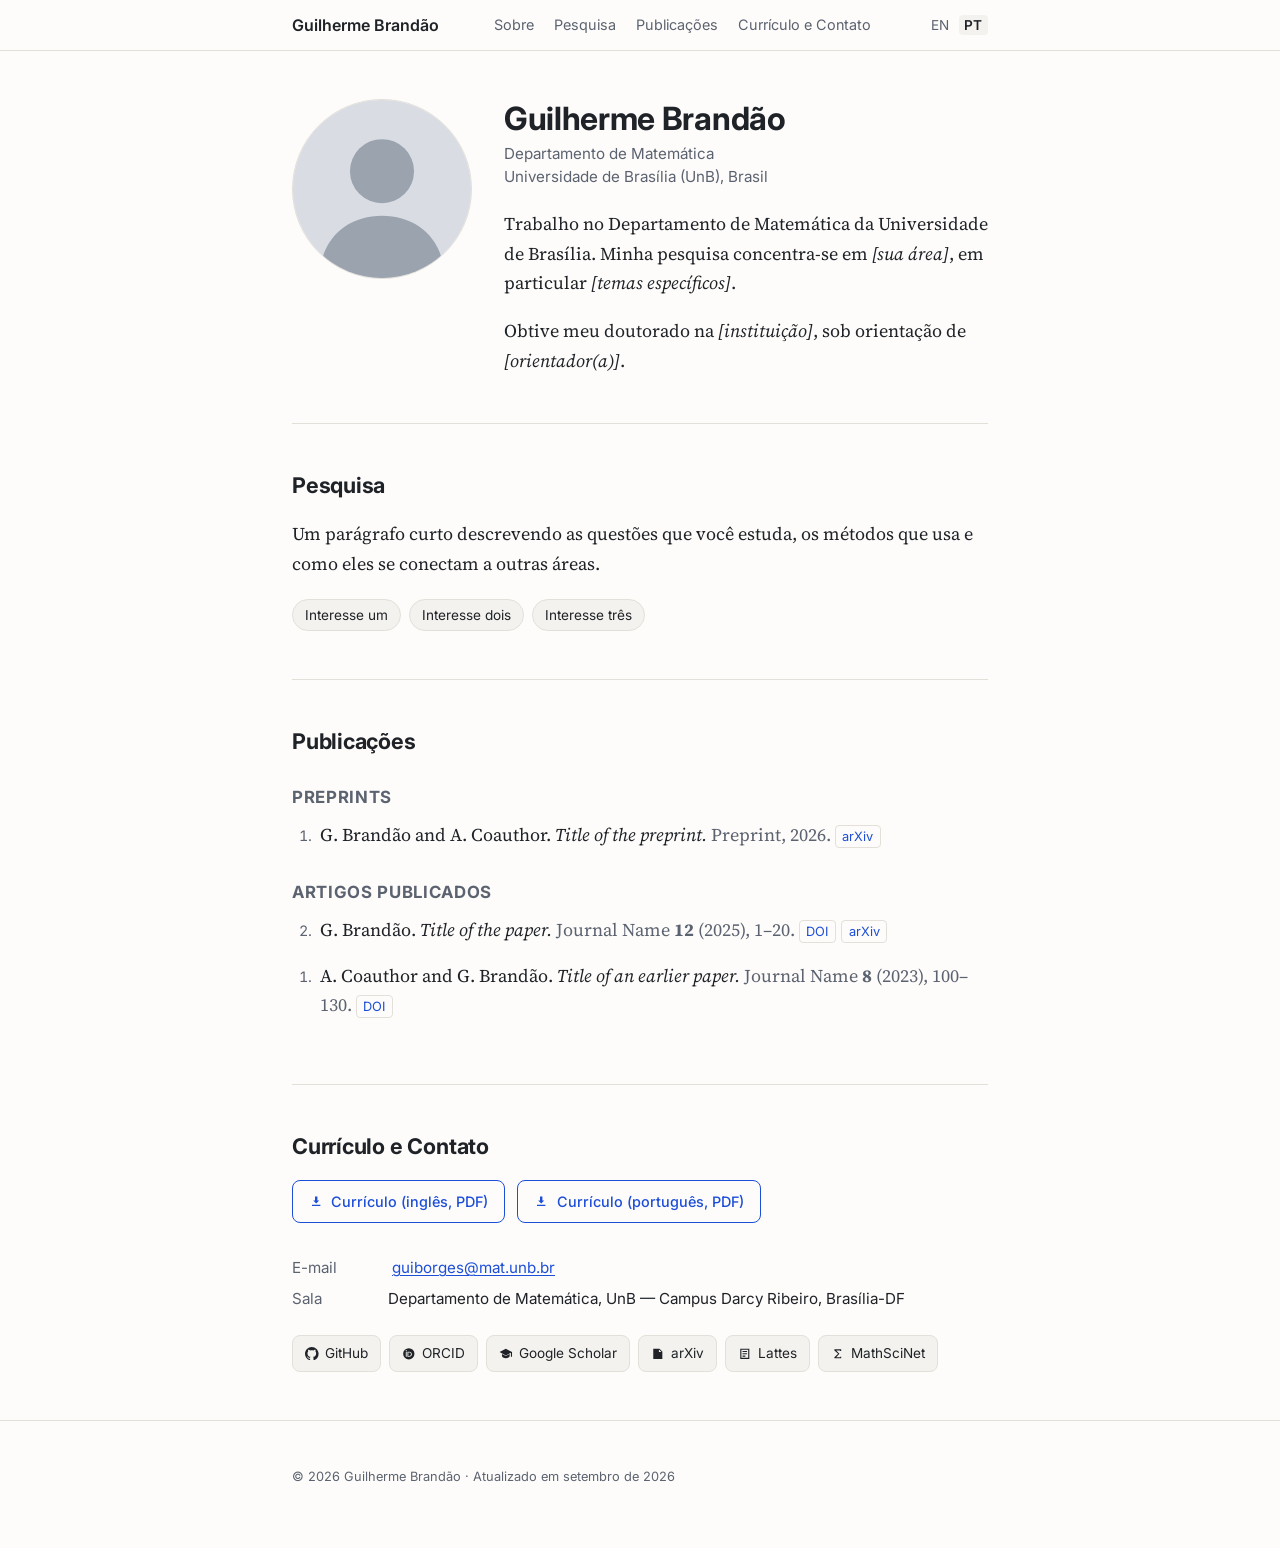
==== pt/index.html @ d2910f6d "Add bilingual academic homepage (EN/PT) Plain HTML/CSS site for GitHub Pages: About, Research, Publi" ====
<!DOCTYPE html>
<html lang="pt-BR">
<head>
  <meta charset="utf-8">
  <meta name="viewport" content="width=device-width, initial-scale=1">
  <title>Guilherme Brandão — Matemática, UnB</title>
  <meta name="description" content="Guilherme Brandão — Departamento de Matemática, Universidade de Brasília. Pesquisa, publicações, currículo e contato.">
  <meta name="author" content="Guilherme Brandão">

  <link rel="canonical" href="https://guibrandao.github.io/pt/">
  <link rel="alternate" hreflang="en" href="https://guibrandao.github.io/">
  <link rel="alternate" hreflang="pt-BR" href="https://guibrandao.github.io/pt/">
  <link rel="alternate" hreflang="x-default" href="https://guibrandao.github.io/">

  <meta property="og:type" content="profile">
  <meta property="og:title" content="Guilherme Brandão — Matemática, UnB">
  <meta property="og:description" content="Pesquisa, publicações, currículo e contato.">
  <meta property="og:url" content="https://guibrandao.github.io/pt/">
  <meta property="og:locale" content="pt_BR">
  <meta property="og:locale:alternate" content="en_US">

  <link rel="icon" href="../favicon.svg" type="image/svg+xml">

  <link rel="preconnect" href="https://fonts.googleapis.com">
  <link rel="preconnect" href="https://fonts.gstatic.com" crossorigin>
  <link href="https://fonts.googleapis.com/css2?family=Inter:wght@400;500;600&family=Source+Serif+4:ital,opsz,wght@0,8..60,400;0,8..60,600;1,8..60,400&display=swap" rel="stylesheet">
  <link rel="stylesheet" href="../assets/css/style.css">
</head>
<body>
  <a class="skip-link" href="#main">Pular para o conteúdo</a>

  <header class="site-header">
    <div class="container">
      <a class="site-name" href="#about">Guilherme Brandão</a>
      <nav class="site-nav" aria-label="Principal">
        <ul>
          <li><a href="#about">Sobre</a></li>
          <li><a href="#research">Pesquisa</a></li>
          <li><a href="#publications">Publicações</a></li>
          <li><a href="#contact">Currículo e Contato</a></li>
        </ul>
      </nav>
      <div class="lang-switch" aria-label="Idioma">
        <a href="../" hreflang="en" lang="en">EN</a>
        <span aria-current="true" lang="pt-BR">PT</span>
      </div>
    </div>
  </header>

  <main id="main" class="container">

    <!-- ===================== ABOUT ===================== -->
    <section id="about" class="about" aria-labelledby="about-heading">
      <!-- TODO: replace with your photo, e.g. ../assets/img/photo.jpg (square, ≥ 360×360 px) -->
      <img src="../assets/img/photo-placeholder.svg" alt="Foto de Guilherme Brandão" width="180" height="180">
      <div class="bio">
        <h1 id="about-heading">Guilherme Brandão</h1>
        <!-- TODO: confirm your position -->
        <p class="position">
          Departamento de Matemática<br>
          Universidade de Brasília (UnB), Brasil
        </p>
        <!-- TODO: write your bio -->
        <p>
          Trabalho no Departamento de Matemática da Universidade de Brasília.
          Minha pesquisa concentra-se em <em>[sua área]</em>, em particular <em>[temas específicos]</em>.
        </p>
        <p>
          Obtive meu doutorado na <em>[instituição]</em>, sob orientação de
          <em>[orientador(a)]</em>.
        </p>
      </div>
    </section>

    <!-- ===================== RESEARCH ===================== -->
    <section id="research" aria-labelledby="research-heading">
      <h2 id="research-heading">Pesquisa</h2>
      <!-- TODO: describe your research -->
      <p>
        Um parágrafo curto descrevendo as questões que você estuda, os métodos que usa e
        como eles se conectam a outras áreas.
      </p>
      <ul class="interests" aria-label="Interesses de pesquisa">
        <li>Interesse um</li>
        <li>Interesse dois</li>
        <li>Interesse três</li>
      </ul>
    </section>

    <!-- ===================== PUBLICATIONS ===================== -->
    <!-- Keep this block identical in ../index.html (only headings are translated). -->
    <section id="publications" aria-labelledby="publications-heading">
      <h2 id="publications-heading">Publicações</h2>

      <h3>Preprints</h3>
      <ol class="pubs" reversed>
        <!-- TODO: one <li> per preprint, newest first -->
        <li>
          G. Brandão and A. Coauthor.
          <span class="pub-title">Title of the preprint.</span>
          <span class="pub-venue">Preprint, 2026.</span>
          <span class="pub-links"><a href="https://arxiv.org/abs/0000.00000">arXiv</a></span>
        </li>
      </ol>

      <h3>Artigos publicados</h3>
      <ol class="pubs" reversed>
        <!-- TODO: one <li> per paper, newest first -->
        <li>
          G. Brandão.
          <span class="pub-title">Title of the paper.</span>
          <span class="pub-venue">Journal Name <strong>12</strong> (2025), 1–20.</span>
          <span class="pub-links"><a href="https://doi.org/10.0000/example">DOI</a><a href="https://arxiv.org/abs/0000.00000">arXiv</a></span>
        </li>
        <li>
          A. Coauthor and G. Brandão.
          <span class="pub-title">Title of an earlier paper.</span>
          <span class="pub-venue">Journal Name <strong>8</strong> (2023), 100–130.</span>
          <span class="pub-links"><a href="https://doi.org/10.0000/example">DOI</a></span>
        </li>
      </ol>
    </section>

    <!-- ===================== CV & CONTACT ===================== -->
    <section id="contact" aria-labelledby="contact-heading">
      <h2 id="contact-heading">Currículo e Contato</h2>

      <!-- TODO: add assets/cv/cv-en.pdf and assets/cv/cv-pt.pdf -->
      <div class="buttons">
        <a class="button" href="../assets/cv/cv-en.pdf" hreflang="en">
          <svg viewBox="0 0 24 24" aria-hidden="true"><path d="M12 16l-5-5h3V4h4v7h3l-5 5zm-7 2h14v2H5v-2z"/></svg>
          Currículo (inglês, PDF)
        </a>
        <a class="button" href="../assets/cv/cv-pt.pdf">
          <svg viewBox="0 0 24 24" aria-hidden="true"><path d="M12 16l-5-5h3V4h4v7h3l-5 5zm-7 2h14v2H5v-2z"/></svg>
          Currículo (português, PDF)
        </a>
      </div>

      <ul class="contact-list">
        <li>
          <span class="label">E-mail</span>
          <a class="email" data-user="guiborges" data-domain="mat.unb.br" href="#contact">guiborges [arroba] mat.unb.br</a>
        </li>
        <!-- TODO: confirm office / address -->
        <li><span class="label">Sala</span>Departamento de Matemática, UnB — Campus Darcy Ribeiro, Brasília-DF</li>
      </ul>

      <!-- TODO: fill in your profile URLs; delete any you don't use -->
      <ul class="profiles" aria-label="Perfis online">
        <li><a href="https://github.com/guibrandao">
          <svg viewBox="0 0 16 16" aria-hidden="true"><path d="M8 0C3.58 0 0 3.58 0 8c0 3.54 2.29 6.53 5.47 7.59.4.07.55-.17.55-.38 0-.19-.01-.82-.01-1.49-2.01.37-2.53-.49-2.69-.94-.09-.23-.48-.94-.82-1.13-.28-.15-.68-.52-.01-.53.63-.01 1.08.58 1.23.82.72 1.21 1.87.87 2.33.66.07-.52.28-.87.51-1.07-1.78-.2-3.64-.89-3.64-3.95 0-.87.31-1.59.82-2.15-.08-.2-.36-1.02.08-2.12 0 0 .67-.21 2.2.82.64-.18 1.32-.27 2-.27.68 0 1.36.09 2 .27 1.53-1.04 2.2-.82 2.2-.82.44 1.1.16 1.92.08 2.12.51.56.82 1.27.82 2.15 0 3.07-1.87 3.75-3.65 3.95.29.25.54.73.54 1.48 0 1.07-.01 1.93-.01 2.2 0 .21.15.46.55.38A8.013 8.013 0 0016 8c0-4.42-3.58-8-8-8z"/></svg>
          GitHub</a></li>
        <li><a href="https://orcid.org/0000-0000-0000-0000">
          <svg viewBox="0 0 24 24" aria-hidden="true"><path d="M12 2a10 10 0 100 20 10 10 0 000-20zM8.3 17.3H6.7V8.4h1.6v8.9zM7.5 7.3a1 1 0 110-2 1 1 0 010 2zm9.9 5.5c0 2.6-1.9 4.5-4.6 4.5h-3.2V8.4h3.2c2.7 0 4.6 1.9 4.6 4.4zm-1.6 0c0-1.8-1.2-3-3.1-3h-1.5v6h1.5c1.9 0 3.1-1.2 3.1-3z"/></svg>
          ORCID</a></li>
        <li><a href="https://scholar.google.com/citations?user=XXXX">
          <svg viewBox="0 0 24 24" aria-hidden="true"><path d="M12 3L1 9l11 6 9-4.9V17h2V9L12 3zm-6.8 9.3V16c0 1.9 3 4 6.8 4s6.8-2.1 6.8-4v-3.7L12 16l-6.8-3.7z"/></svg>
          Google Scholar</a></li>
        <li><a href="https://arxiv.org/a/brandao_g_1">
          <svg viewBox="0 0 24 24" aria-hidden="true"><path d="M4 3h11l5 5v13H4V3zm10 1.5V9h4.5L14 4.5zM7 12h10v1.5H7V12zm0 3h10v1.5H7V15zm0 3h7v1.5H7V18z"/></svg>
          arXiv</a></li>
        <li><a href="http://lattes.cnpq.br/0000000000000000">
          <svg viewBox="0 0 24 24" aria-hidden="true"><path d="M4 3h16v18H4V3zm2 2v14h12V5H6zm2 2h8v2H8V7zm0 4h8v2H8v-2zm0 4h5v2H8v-2z"/></svg>
          Lattes</a></li>
        <li><a href="https://mathscinet.ams.org/mathscinet/MRAuthorID/000000">
          <svg viewBox="0 0 24 24" aria-hidden="true"><path d="M18 4H6v2l6.5 6L6 18v2h12v-3h-2v1H9.2l5.6-6-5.6-6H16v1h2V4z"/></svg>
          MathSciNet</a></li>
      </ul>
    </section>

  </main>

  <footer class="site-footer">
    <div class="container">
      <!-- TODO: update this date when you edit the page -->
      <p>© 2026 Guilherme Brandão · Atualizado em setembro de 2026</p>
    </div>
  </footer>

  <script>
    // Build the mailto link at runtime so the address isn't in the HTML as plain text.
    document.querySelectorAll("a.email").forEach(function (a) {
      var addr = a.dataset.user + "@" + a.dataset.domain;
      a.href = "mailto:" + addr;
      a.textContent = addr;
    });
  </script>
</body>
</html>
---- assets/css/style.css ----
/* ==========================================================================
   Academic homepage — shared stylesheet (EN + PT)
   ========================================================================== */

:root {
  --bg: #fdfcfa;
  --surface: #f4f2ee;
  --text: #1f2328;
  --muted: #5c6370;
  --accent: #1d4ed8;
  --accent-hover: #1e3a8a;
  --border: #e3e0da;

  --font-body: "Source Serif 4", Georgia, "Times New Roman", serif;
  --font-ui: "Inter", system-ui, -apple-system, "Segoe UI", Roboto, sans-serif;

  --measure: 46rem;
  --radius: 8px;
}

@media (prefers-color-scheme: dark) {
  :root {
    --bg: #15171a;
    --surface: #1e2125;
    --text: #e6e6e6;
    --muted: #a0a7b1;
    --accent: #7aa2ff;
    --accent-hover: #a9c2ff;
    --border: #2c3036;
  }
}

*,
*::before,
*::after {
  box-sizing: border-box;
}

html {
  scroll-behavior: smooth;
  scroll-padding-top: 5rem;
}

@media (prefers-reduced-motion: reduce) {
  html { scroll-behavior: auto; }
}

body {
  margin: 0;
  background: var(--bg);
  color: var(--text);
  font-family: var(--font-body);
  font-size: 1.125rem;
  line-height: 1.65;
  -webkit-font-smoothing: antialiased;
}

a {
  color: var(--accent);
  text-decoration-thickness: 1px;
  text-underline-offset: 0.15em;
}

a:hover { color: var(--accent-hover); }

:focus-visible {
  outline: 2px solid var(--accent);
  outline-offset: 2px;
  border-radius: 2px;
}

.skip-link {
  position: absolute;
  left: -9999px;
  top: 0;
  padding: 0.5rem 1rem;
  background: var(--accent);
  color: var(--bg);
  font-family: var(--font-ui);
  z-index: 100;
}

.skip-link:focus { left: 1rem; top: 1rem; }

.container {
  max-width: var(--measure);
  margin: 0 auto;
  padding: 0 1.25rem;
}

/* ---------- Header / nav ---------- */

.site-header {
  position: sticky;
  top: 0;
  z-index: 10;
  background: color-mix(in srgb, var(--bg) 90%, transparent);
  backdrop-filter: blur(8px);
  border-bottom: 1px solid var(--border);
  font-family: var(--font-ui);
}

.site-header .container {
  display: flex;
  flex-wrap: wrap;
  align-items: center;
  justify-content: space-between;
  gap: 0.5rem 1.5rem;
  padding-top: 0.75rem;
  padding-bottom: 0.75rem;
}

.site-name {
  font-weight: 600;
  font-size: 1rem;
  color: var(--text);
  text-decoration: none;
}

.site-nav ul {
  display: flex;
  flex-wrap: wrap;
  gap: 0.25rem 1.25rem;
  margin: 0;
  padding: 0;
  list-style: none;
  font-size: 0.9rem;
}

.site-nav a {
  color: var(--muted);
  text-decoration: none;
}

.site-nav a:hover { color: var(--text); }

.lang-switch {
  font-size: 0.85rem;
  color: var(--muted);
}

.lang-switch a,
.lang-switch span {
  padding: 0.1rem 0.35rem;
  border-radius: 4px;
  text-decoration: none;
}

.lang-switch a { color: var(--muted); }
.lang-switch a:hover { color: var(--text); }

.lang-switch [aria-current] {
  color: var(--text);
  font-weight: 600;
  background: var(--surface);
}

/* ---------- Sections ---------- */

main section {
  padding: 3rem 0;
  border-bottom: 1px solid var(--border);
}

main section:last-child { border-bottom: 0; }

h1, h2, h3 {
  font-family: var(--font-ui);
  line-height: 1.25;
  letter-spacing: -0.01em;
}

h1 {
  font-size: 2rem;
  margin: 0 0 0.25rem;
}

h2 {
  font-size: 1.35rem;
  margin: 0 0 1.25rem;
}

h3 {
  font-size: 1.05rem;
  margin: 2rem 0 0.75rem;
  color: var(--muted);
  text-transform: uppercase;
  letter-spacing: 0.04em;
}

/* ---------- About ---------- */

.about {
  display: grid;
  grid-template-columns: 180px 1fr;
  gap: 2rem;
  align-items: start;
}

.about img {
  width: 180px;
  height: 180px;
  object-fit: cover;
  border-radius: 50%;
  background: var(--surface);
  border: 1px solid var(--border);
}

.position {
  margin: 0 0 1.25rem;
  font-family: var(--font-ui);
  font-size: 0.95rem;
  color: var(--muted);
  line-height: 1.5;
}

.about p:last-child { margin-bottom: 0; }

/* ---------- Research ---------- */

.interests {
  display: flex;
  flex-wrap: wrap;
  gap: 0.5rem;
  margin: 1.25rem 0 0;
  padding: 0;
  list-style: none;
  font-family: var(--font-ui);
  font-size: 0.85rem;
}

.interests li {
  padding: 0.25rem 0.75rem;
  border: 1px solid var(--border);
  border-radius: 999px;
  background: var(--surface);
}

/* ---------- Publications ---------- */

.pubs {
  margin: 0;
  padding-left: 1.5rem;
}

.pubs li {
  margin-bottom: 1rem;
  padding-left: 0.25rem;
}

.pubs li::marker {
  color: var(--muted);
  font-family: var(--font-ui);
  font-size: 0.9rem;
}

.pub-title { font-style: italic; }

.pub-venue { color: var(--muted); }

.pub-links {
  font-family: var(--font-ui);
  font-size: 0.8rem;
  white-space: nowrap;
}

.pub-links a {
  display: inline-block;
  margin-right: 0.35rem;
  padding: 0 0.4rem;
  border: 1px solid var(--border);
  border-radius: 4px;
  text-decoration: none;
}

/* ---------- CV & Contact ---------- */

.buttons {
  display: flex;
  flex-wrap: wrap;
  gap: 0.75rem;
  margin: 0 0 2rem;
}

.button {
  display: inline-flex;
  align-items: center;
  gap: 0.5rem;
  padding: 0.55rem 1rem;
  border: 1px solid var(--accent);
  border-radius: var(--radius);
  font-family: var(--font-ui);
  font-size: 0.9rem;
  font-weight: 500;
  text-decoration: none;
}

.button:hover {
  background: var(--accent);
  color: var(--bg);
}

.contact-list {
  margin: 0 0 1.5rem;
  padding: 0;
  list-style: none;
  font-family: var(--font-ui);
  font-size: 0.95rem;
}

.contact-list li { margin-bottom: 0.35rem; }

.contact-list .label {
  display: inline-block;
  min-width: 6rem;
  color: var(--muted);
}

.profiles {
  display: flex;
  flex-wrap: wrap;
  gap: 0.5rem;
  margin: 0;
  padding: 0;
  list-style: none;
}

.profiles a {
  display: inline-flex;
  align-items: center;
  gap: 0.4rem;
  padding: 0.4rem 0.75rem;
  border: 1px solid var(--border);
  border-radius: var(--radius);
  background: var(--surface);
  color: var(--text);
  font-family: var(--font-ui);
  font-size: 0.85rem;
  text-decoration: none;
}

.profiles a:hover {
  border-color: var(--accent);
  color: var(--accent);
}

.profiles svg,
.button svg {
  width: 1em;
  height: 1em;
  flex: none;
  fill: currentColor;
}

/* ---------- Footer ---------- */

.site-footer {
  padding: 2rem 0 3rem;
  border-top: 1px solid var(--border);
  font-family: var(--font-ui);
  font-size: 0.8rem;
  color: var(--muted);
}

/* ---------- Small screens ---------- */

@media (max-width: 600px) {
  body { font-size: 1.05rem; }

  html { scroll-padding-top: 7rem; }

  .about {
    grid-template-columns: 1fr;
    gap: 1.25rem;
    text-align: center;
  }

  .about img {
    width: 140px;
    height: 140px;
    margin: 0 auto;
  }

  .about .bio { text-align: left; }

  h1 { font-size: 1.7rem; }

  main section { padding: 2.25rem 0; }
}

@media print {
  .site-header, .skip-link { display: none; }
  body { background: #fff; color: #000; }
  a { color: #000; }
}
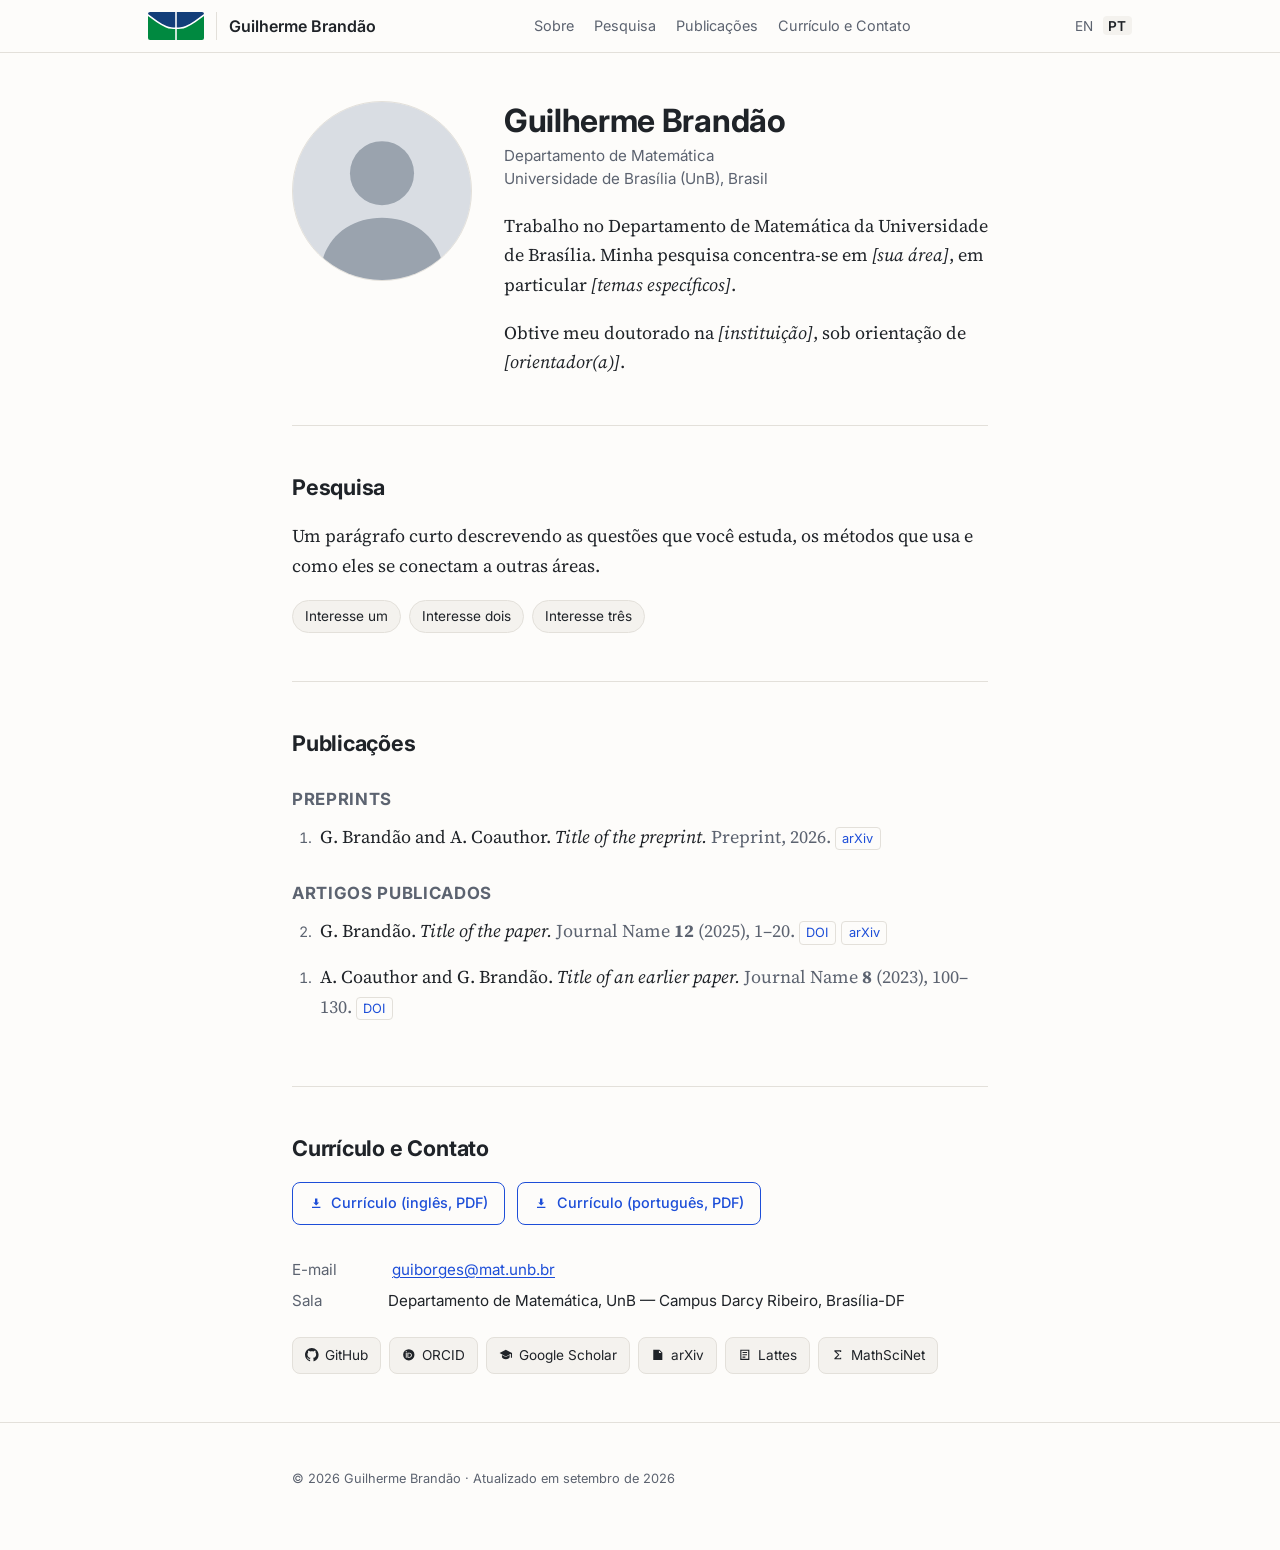
==== commit 98d5fc9d: "Add UnB logo to header Show the Universidade de Brasília symbol (public domain, via Wikimedia Common" ====
--- a/pt/index.html
+++ b/pt/index.html
@@ -31,7 +31,12 @@
 
   <header class="site-header">
     <div class="container">
-      <a class="site-name" href="#about">Guilherme Brandão</a>
+      <div class="brand">
+        <a class="unb-logo" href="https://www.unb.br/" title="Universidade de Brasília">
+          <img src="../assets/img/unb-logo.svg" alt="Universidade de Brasília" width="56" height="28">
+        </a>
+        <a class="site-name" href="#about">Guilherme Brandão</a>
+      </div>
       <nav class="site-nav" aria-label="Principal">
         <ul>
           <li><a href="#about">Sobre</a></li>
--- a/assets/css/style.css
+++ b/assets/css/style.css
@@ -101,6 +101,7 @@
 }
 
 .site-header .container {
+  max-width: 64rem;
   display: flex;
   flex-wrap: wrap;
   align-items: center;
@@ -108,6 +109,25 @@
   gap: 0.5rem 1.5rem;
   padding-top: 0.75rem;
   padding-bottom: 0.75rem;
+}
+
+.brand {
+  display: flex;
+  align-items: center;
+  gap: 0.75rem;
+}
+
+.unb-logo {
+  display: flex;
+  padding-right: 0.75rem;
+  border-right: 1px solid var(--border);
+}
+
+.unb-logo img {
+  display: block;
+  width: 56px;
+  height: 28px;
+  border-radius: 2px;
 }
 
 .site-name {
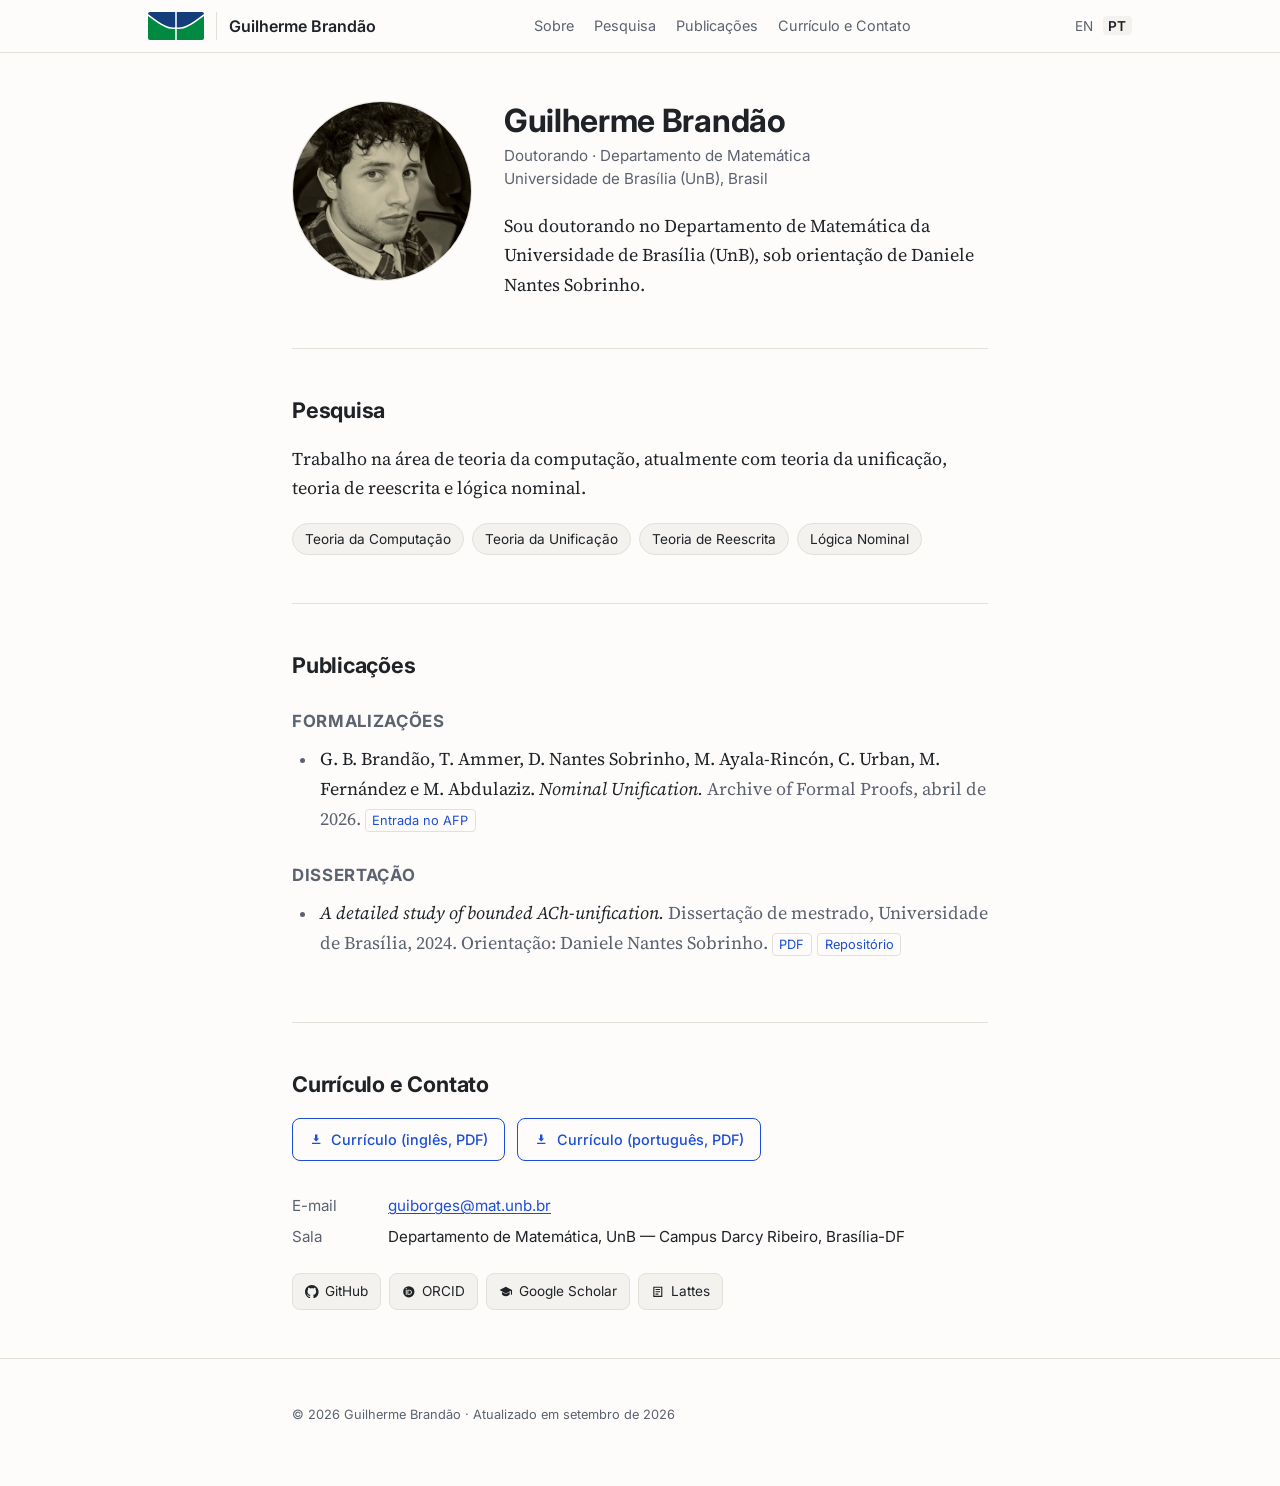
==== commit 603e80ae: "Fill in bio, research, publications, profiles and photo - Bio: Ph.D. student at UnB under Daniele Na" ====
--- a/pt/index.html
+++ b/pt/index.html
@@ -4,7 +4,7 @@
   <meta charset="utf-8">
   <meta name="viewport" content="width=device-width, initial-scale=1">
   <title>Guilherme Brandão — Matemática, UnB</title>
-  <meta name="description" content="Guilherme Brandão — Departamento de Matemática, Universidade de Brasília. Pesquisa, publicações, currículo e contato.">
+  <meta name="description" content="Guilherme Brandão — Doutorando, Departamento de Matemática, Universidade de Brasília. Pesquisa, publicações, currículo e contato.">
   <meta name="author" content="Guilherme Brandão">
 
   <link rel="canonical" href="https://guibrandao.github.io/pt/">
@@ -56,23 +56,16 @@
 
     <!-- ===================== ABOUT ===================== -->
     <section id="about" class="about" aria-labelledby="about-heading">
-      <!-- TODO: replace with your photo, e.g. ../assets/img/photo.jpg (square, ≥ 360×360 px) -->
-      <img src="../assets/img/photo-placeholder.svg" alt="Foto de Guilherme Brandão" width="180" height="180">
+      <img src="../assets/img/photo.jpg" alt="Foto de Guilherme Brandão" width="180" height="180">
       <div class="bio">
         <h1 id="about-heading">Guilherme Brandão</h1>
-        <!-- TODO: confirm your position -->
         <p class="position">
-          Departamento de Matemática<br>
+          Doutorando · Departamento de Matemática<br>
           Universidade de Brasília (UnB), Brasil
         </p>
-        <!-- TODO: write your bio -->
         <p>
-          Trabalho no Departamento de Matemática da Universidade de Brasília.
-          Minha pesquisa concentra-se em <em>[sua área]</em>, em particular <em>[temas específicos]</em>.
-        </p>
-        <p>
-          Obtive meu doutorado na <em>[instituição]</em>, sob orientação de
-          <em>[orientador(a)]</em>.
+          Sou doutorando no Departamento de Matemática da Universidade de Brasília (UnB),
+          sob orientação de Daniele Nantes Sobrinho.
         </p>
       </div>
     </section>
@@ -80,15 +73,15 @@
     <!-- ===================== RESEARCH ===================== -->
     <section id="research" aria-labelledby="research-heading">
       <h2 id="research-heading">Pesquisa</h2>
-      <!-- TODO: describe your research -->
       <p>
-        Um parágrafo curto descrevendo as questões que você estuda, os métodos que usa e
-        como eles se conectam a outras áreas.
+        Trabalho na área de teoria da computação, atualmente com teoria da unificação, teoria de
+        reescrita e lógica nominal.
       </p>
       <ul class="interests" aria-label="Interesses de pesquisa">
-        <li>Interesse um</li>
-        <li>Interesse dois</li>
-        <li>Interesse três</li>
+        <li>Teoria da Computação</li>
+        <li>Teoria da Unificação</li>
+        <li>Teoria de Reescrita</li>
+        <li>Lógica Nominal</li>
       </ul>
     </section>
 
@@ -97,33 +90,36 @@
     <section id="publications" aria-labelledby="publications-heading">
       <h2 id="publications-heading">Publicações</h2>
 
-      <h3>Preprints</h3>
+      <h3>Formalizações</h3>
+      <ul class="pubs">
+        <li>
+          G. B. Brandão, T. Ammer, D. Nantes Sobrinho, M. Ayala-Rincón, C. Urban, M. Fernández e M. Abdulaziz.
+          <span class="pub-title">Nominal Unification.</span>
+          <span class="pub-venue">Archive of Formal Proofs, abril de 2026.</span>
+          <span class="pub-links"><a href="https://isa-afp.org/entries/Nominal_Unification.html">Entrada no AFP</a></span>
+        </li>
+      </ul>
+
+      <!-- To add papers later, copy this pattern above the formalizations:
+      <h3>Papers</h3>
       <ol class="pubs" reversed>
-        <!-- TODO: one <li> per preprint, newest first -->
         <li>
-          G. Brandão and A. Coauthor.
-          <span class="pub-title">Title of the preprint.</span>
-          <span class="pub-venue">Preprint, 2026.</span>
-          <span class="pub-links"><a href="https://arxiv.org/abs/0000.00000">arXiv</a></span>
+          Authors.
+          <span class="pub-title">Title.</span>
+          <span class="pub-venue">Venue, Year.</span>
+          <span class="pub-links"><a href="https://doi.org/...">DOI</a><a href="https://arxiv.org/abs/...">arXiv</a></span>
         </li>
       </ol>
+      -->
 
-      <h3>Artigos publicados</h3>
-      <ol class="pubs" reversed>
-        <!-- TODO: one <li> per paper, newest first -->
+      <h3>Dissertação</h3>
+      <ul class="pubs">
         <li>
-          G. Brandão.
-          <span class="pub-title">Title of the paper.</span>
-          <span class="pub-venue">Journal Name <strong>12</strong> (2025), 1–20.</span>
-          <span class="pub-links"><a href="https://doi.org/10.0000/example">DOI</a><a href="https://arxiv.org/abs/0000.00000">arXiv</a></span>
+          <span class="pub-title">A detailed study of bounded ACh-unification.</span>
+          <span class="pub-venue">Dissertação de mestrado, Universidade de Brasília, 2024. Orientação: Daniele Nantes Sobrinho.</span>
+          <span class="pub-links"><a href="https://repositorio.unb.br/bitstream/10482/49595/1/GuilhermeBorgesBrandao_DISSERT.pdf">PDF</a><a href="https://repositorio.unb.br/handle/10482/49595">Repositório</a></span>
         </li>
-        <li>
-          A. Coauthor and G. Brandão.
-          <span class="pub-title">Title of an earlier paper.</span>
-          <span class="pub-venue">Journal Name <strong>8</strong> (2023), 100–130.</span>
-          <span class="pub-links"><a href="https://doi.org/10.0000/example">DOI</a></span>
-        </li>
-      </ol>
+      </ul>
     </section>
 
     <!-- ===================== CV & CONTACT ===================== -->
@@ -144,33 +140,25 @@
 
       <ul class="contact-list">
         <li>
-          <span class="label">E-mail</span>
-          <a class="email" data-user="guiborges" data-domain="mat.unb.br" href="#contact">guiborges [arroba] mat.unb.br</a>
+          <span class="label">E-mail</span><a class="email" data-user="guiborges" data-domain="mat.unb.br" href="#contact">guiborges [arroba] mat.unb.br</a>
         </li>
         <!-- TODO: confirm office / address -->
         <li><span class="label">Sala</span>Departamento de Matemática, UnB — Campus Darcy Ribeiro, Brasília-DF</li>
       </ul>
 
-      <!-- TODO: fill in your profile URLs; delete any you don't use -->
       <ul class="profiles" aria-label="Perfis online">
         <li><a href="https://github.com/guibrandao">
           <svg viewBox="0 0 16 16" aria-hidden="true"><path d="M8 0C3.58 0 0 3.58 0 8c0 3.54 2.29 6.53 5.47 7.59.4.07.55-.17.55-.38 0-.19-.01-.82-.01-1.49-2.01.37-2.53-.49-2.69-.94-.09-.23-.48-.94-.82-1.13-.28-.15-.68-.52-.01-.53.63-.01 1.08.58 1.23.82.72 1.21 1.87.87 2.33.66.07-.52.28-.87.51-1.07-1.78-.2-3.64-.89-3.64-3.95 0-.87.31-1.59.82-2.15-.08-.2-.36-1.02.08-2.12 0 0 .67-.21 2.2.82.64-.18 1.32-.27 2-.27.68 0 1.36.09 2 .27 1.53-1.04 2.2-.82 2.2-.82.44 1.1.16 1.92.08 2.12.51.56.82 1.27.82 2.15 0 3.07-1.87 3.75-3.65 3.95.29.25.54.73.54 1.48 0 1.07-.01 1.93-.01 2.2 0 .21.15.46.55.38A8.013 8.013 0 0016 8c0-4.42-3.58-8-8-8z"/></svg>
           GitHub</a></li>
-        <li><a href="https://orcid.org/0000-0000-0000-0000">
+        <li><a href="https://orcid.org/0009-0003-3784-0708">
           <svg viewBox="0 0 24 24" aria-hidden="true"><path d="M12 2a10 10 0 100 20 10 10 0 000-20zM8.3 17.3H6.7V8.4h1.6v8.9zM7.5 7.3a1 1 0 110-2 1 1 0 010 2zm9.9 5.5c0 2.6-1.9 4.5-4.6 4.5h-3.2V8.4h3.2c2.7 0 4.6 1.9 4.6 4.4zm-1.6 0c0-1.8-1.2-3-3.1-3h-1.5v6h1.5c1.9 0 3.1-1.2 3.1-3z"/></svg>
           ORCID</a></li>
-        <li><a href="https://scholar.google.com/citations?user=XXXX">
+        <li><a href="https://scholar.google.com/citations?user=KdAXtk4AAAAJ">
           <svg viewBox="0 0 24 24" aria-hidden="true"><path d="M12 3L1 9l11 6 9-4.9V17h2V9L12 3zm-6.8 9.3V16c0 1.9 3 4 6.8 4s6.8-2.1 6.8-4v-3.7L12 16l-6.8-3.7z"/></svg>
           Google Scholar</a></li>
-        <li><a href="https://arxiv.org/a/brandao_g_1">
-          <svg viewBox="0 0 24 24" aria-hidden="true"><path d="M4 3h11l5 5v13H4V3zm10 1.5V9h4.5L14 4.5zM7 12h10v1.5H7V12zm0 3h10v1.5H7V15zm0 3h7v1.5H7V18z"/></svg>
-          arXiv</a></li>
-        <li><a href="http://lattes.cnpq.br/0000000000000000">
+        <li><a href="https://lattes.cnpq.br/2751389302767059">
           <svg viewBox="0 0 24 24" aria-hidden="true"><path d="M4 3h16v18H4V3zm2 2v14h12V5H6zm2 2h8v2H8V7zm0 4h8v2H8v-2zm0 4h5v2H8v-2z"/></svg>
           Lattes</a></li>
-        <li><a href="https://mathscinet.ams.org/mathscinet/MRAuthorID/000000">
-          <svg viewBox="0 0 24 24" aria-hidden="true"><path d="M18 4H6v2l6.5 6L6 18v2h12v-3h-2v1H9.2l5.6-6-5.6-6H16v1h2V4z"/></svg>
-          MathSciNet</a></li>
       </ul>
     </section>
 
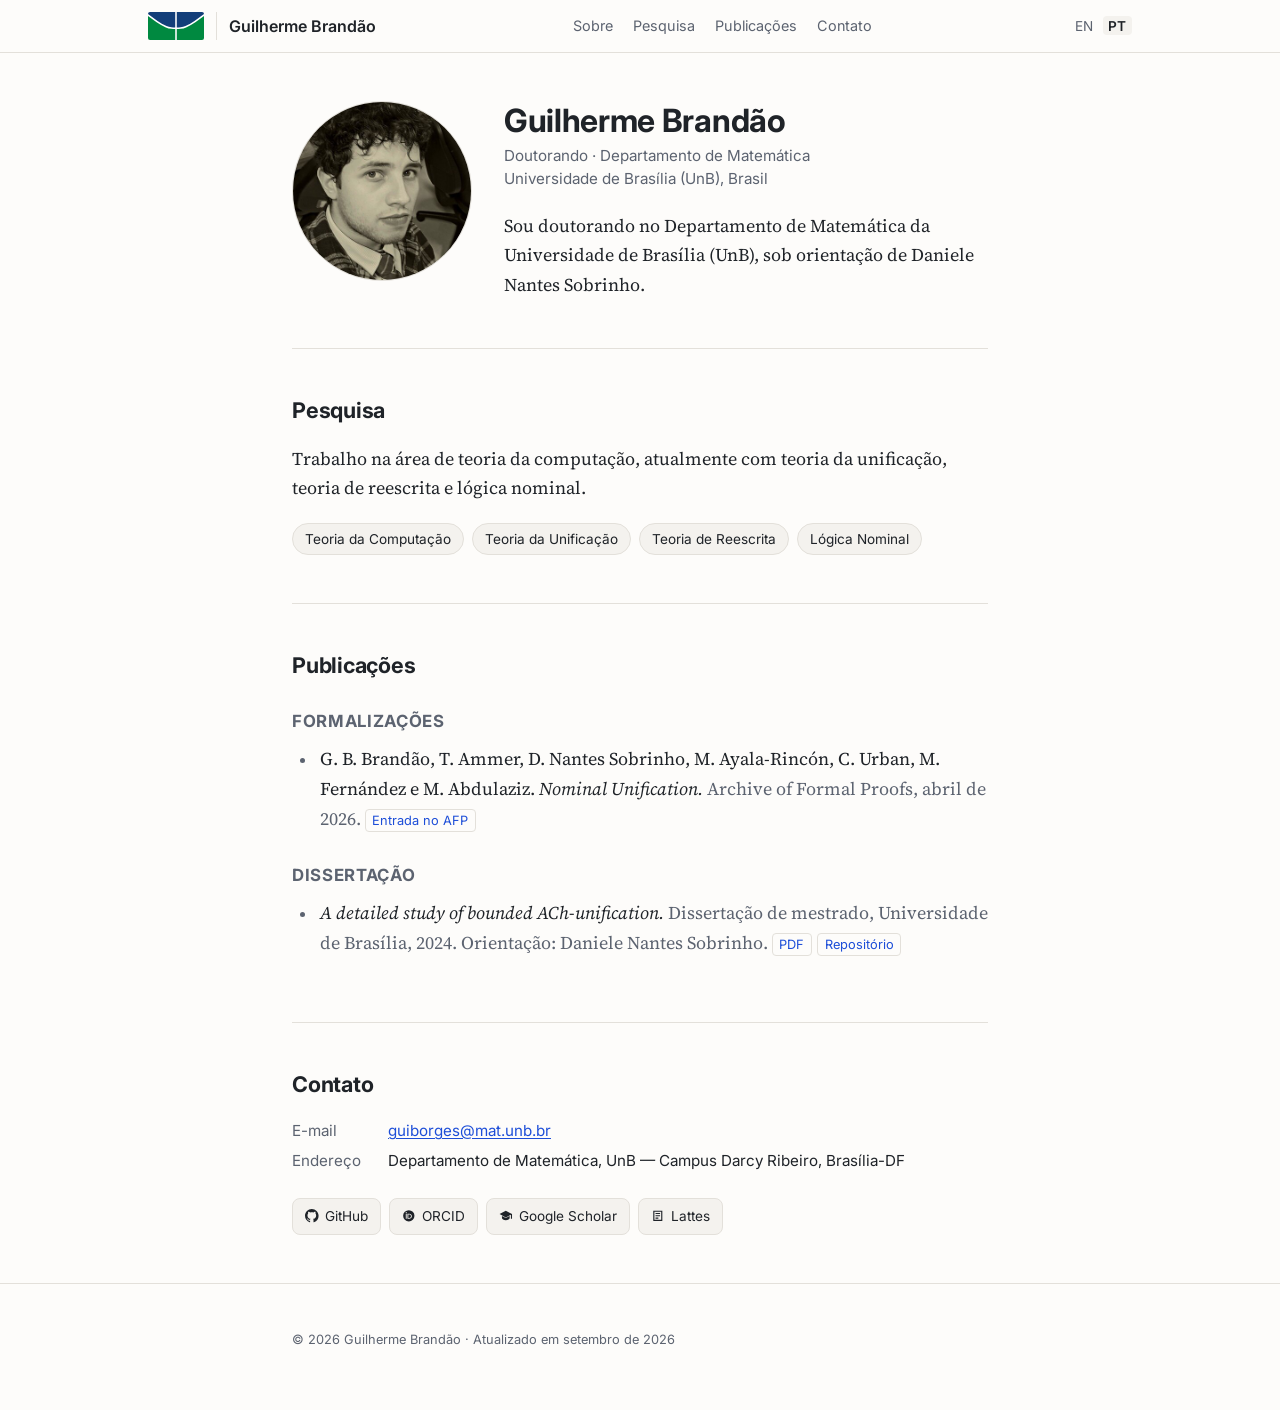
==== commit a5bc7821: "Remove CV downloads; simplify section to Contact Drop the CV buttons and their styles, rename "CV & " ====
--- a/pt/index.html
+++ b/pt/index.html
@@ -4,7 +4,7 @@
   <meta charset="utf-8">
   <meta name="viewport" content="width=device-width, initial-scale=1">
   <title>Guilherme Brandão — Matemática, UnB</title>
-  <meta name="description" content="Guilherme Brandão — Doutorando, Departamento de Matemática, Universidade de Brasília. Pesquisa, publicações, currículo e contato.">
+  <meta name="description" content="Guilherme Brandão — Doutorando, Departamento de Matemática, Universidade de Brasília. Pesquisa, publicações e contato.">
   <meta name="author" content="Guilherme Brandão">
 
   <link rel="canonical" href="https://guibrandao.github.io/pt/">
@@ -14,7 +14,7 @@
 
   <meta property="og:type" content="profile">
   <meta property="og:title" content="Guilherme Brandão — Matemática, UnB">
-  <meta property="og:description" content="Pesquisa, publicações, currículo e contato.">
+  <meta property="og:description" content="Pesquisa, publicações e contato.">
   <meta property="og:url" content="https://guibrandao.github.io/pt/">
   <meta property="og:locale" content="pt_BR">
   <meta property="og:locale:alternate" content="en_US">
@@ -42,7 +42,7 @@
           <li><a href="#about">Sobre</a></li>
           <li><a href="#research">Pesquisa</a></li>
           <li><a href="#publications">Publicações</a></li>
-          <li><a href="#contact">Currículo e Contato</a></li>
+          <li><a href="#contact">Contato</a></li>
         </ul>
       </nav>
       <div class="lang-switch" aria-label="Idioma">
@@ -122,28 +122,15 @@
       </ul>
     </section>
 
-    <!-- ===================== CV & CONTACT ===================== -->
+    <!-- ===================== CONTACT ===================== -->
     <section id="contact" aria-labelledby="contact-heading">
-      <h2 id="contact-heading">Currículo e Contato</h2>
-
-      <!-- TODO: add assets/cv/cv-en.pdf and assets/cv/cv-pt.pdf -->
-      <div class="buttons">
-        <a class="button" href="../assets/cv/cv-en.pdf" hreflang="en">
-          <svg viewBox="0 0 24 24" aria-hidden="true"><path d="M12 16l-5-5h3V4h4v7h3l-5 5zm-7 2h14v2H5v-2z"/></svg>
-          Currículo (inglês, PDF)
-        </a>
-        <a class="button" href="../assets/cv/cv-pt.pdf">
-          <svg viewBox="0 0 24 24" aria-hidden="true"><path d="M12 16l-5-5h3V4h4v7h3l-5 5zm-7 2h14v2H5v-2z"/></svg>
-          Currículo (português, PDF)
-        </a>
-      </div>
+      <h2 id="contact-heading">Contato</h2>
 
       <ul class="contact-list">
         <li>
           <span class="label">E-mail</span><a class="email" data-user="guiborges" data-domain="mat.unb.br" href="#contact">guiborges [arroba] mat.unb.br</a>
         </li>
-        <!-- TODO: confirm office / address -->
-        <li><span class="label">Sala</span>Departamento de Matemática, UnB — Campus Darcy Ribeiro, Brasília-DF</li>
+        <li><span class="label">Endereço</span>Departamento de Matemática, UnB — Campus Darcy Ribeiro, Brasília-DF</li>
       </ul>
 
       <ul class="profiles" aria-label="Perfis online">
--- a/assets/css/style.css
+++ b/assets/css/style.css
@@ -293,32 +293,7 @@
   text-decoration: none;
 }
 
-/* ---------- CV & Contact ---------- */
-
-.buttons {
-  display: flex;
-  flex-wrap: wrap;
-  gap: 0.75rem;
-  margin: 0 0 2rem;
-}
-
-.button {
-  display: inline-flex;
-  align-items: center;
-  gap: 0.5rem;
-  padding: 0.55rem 1rem;
-  border: 1px solid var(--accent);
-  border-radius: var(--radius);
-  font-family: var(--font-ui);
-  font-size: 0.9rem;
-  font-weight: 500;
-  text-decoration: none;
-}
-
-.button:hover {
-  background: var(--accent);
-  color: var(--bg);
-}
+/* ---------- Contact ---------- */
 
 .contact-list {
   margin: 0 0 1.5rem;
@@ -364,8 +339,7 @@
   color: var(--accent);
 }
 
-.profiles svg,
-.button svg {
+.profiles svg {
   width: 1em;
   height: 1em;
   flex: none;
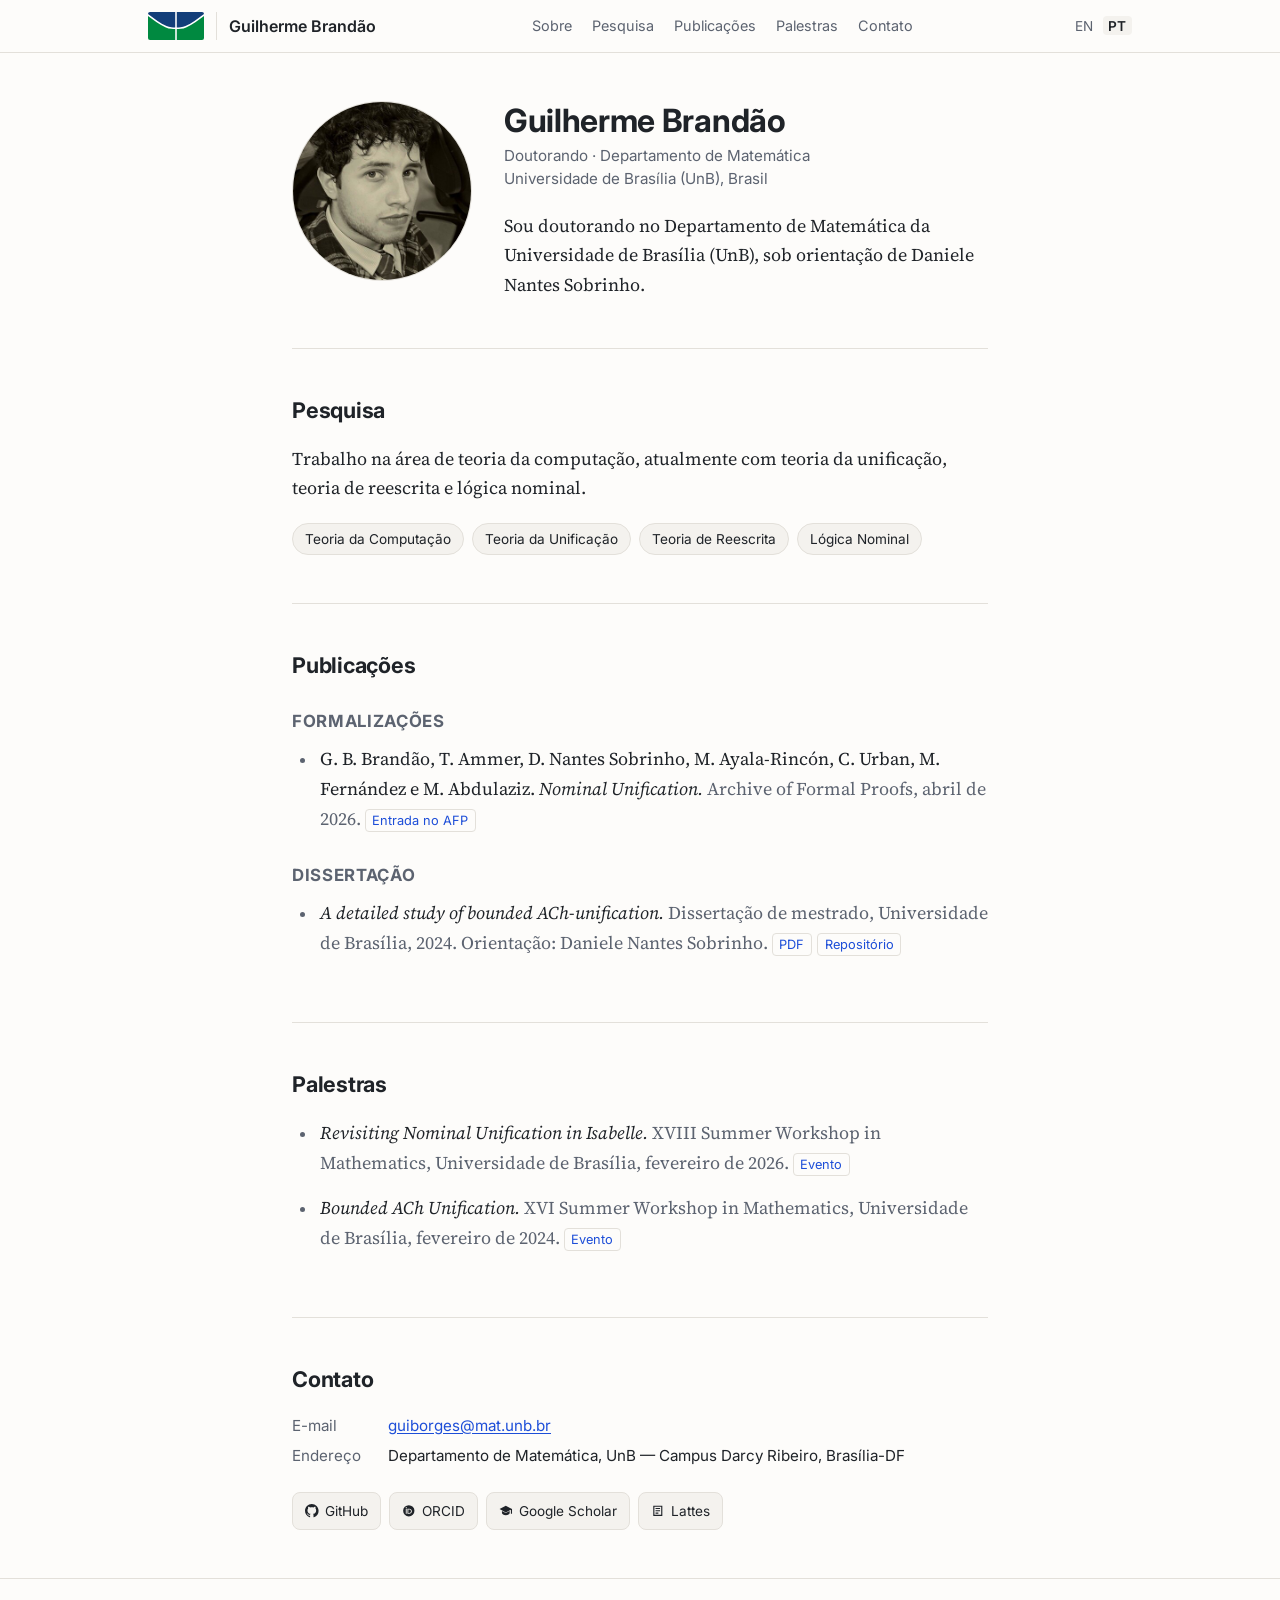
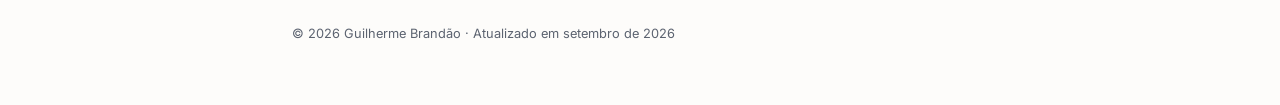
==== commit e25a5993: "Add Talks section List talks at the XVIII (2026) and XVI (2024) Summer Workshops in Mathematics at U" ====
--- a/pt/index.html
+++ b/pt/index.html
@@ -42,6 +42,7 @@
           <li><a href="#about">Sobre</a></li>
           <li><a href="#research">Pesquisa</a></li>
           <li><a href="#publications">Publicações</a></li>
+          <li><a href="#talks">Palestras</a></li>
           <li><a href="#contact">Contato</a></li>
         </ul>
       </nav>
@@ -122,6 +123,24 @@
       </ul>
     </section>
 
+    <!-- ===================== TALKS ===================== -->
+    <!-- Keep the entries identical on both pages; newest first. -->
+    <section id="talks" aria-labelledby="talks-heading">
+      <h2 id="talks-heading">Palestras</h2>
+      <ul class="pubs">
+        <li>
+          <span class="pub-title">Revisiting Nominal Unification in Isabelle.</span>
+          <span class="pub-venue">XVIII Summer Workshop in Mathematics, Universidade de Brasília, fevereiro de 2026.</span>
+          <span class="pub-links"><a href="https://sites.google.com/view/xviii-workshop-mat-unb/home">Evento</a></span>
+        </li>
+        <li>
+          <span class="pub-title">Bounded ACh Unification.</span>
+          <span class="pub-venue">XVI Summer Workshop in Mathematics, Universidade de Brasília, fevereiro de 2024.</span>
+          <span class="pub-links"><a href="https://mat.unb.br/verao2024/verao.html">Evento</a></span>
+        </li>
+      </ul>
+    </section>
+
     <!-- ===================== CONTACT ===================== -->
     <section id="contact" aria-labelledby="contact-heading">
       <h2 id="contact-heading">Contato</h2>
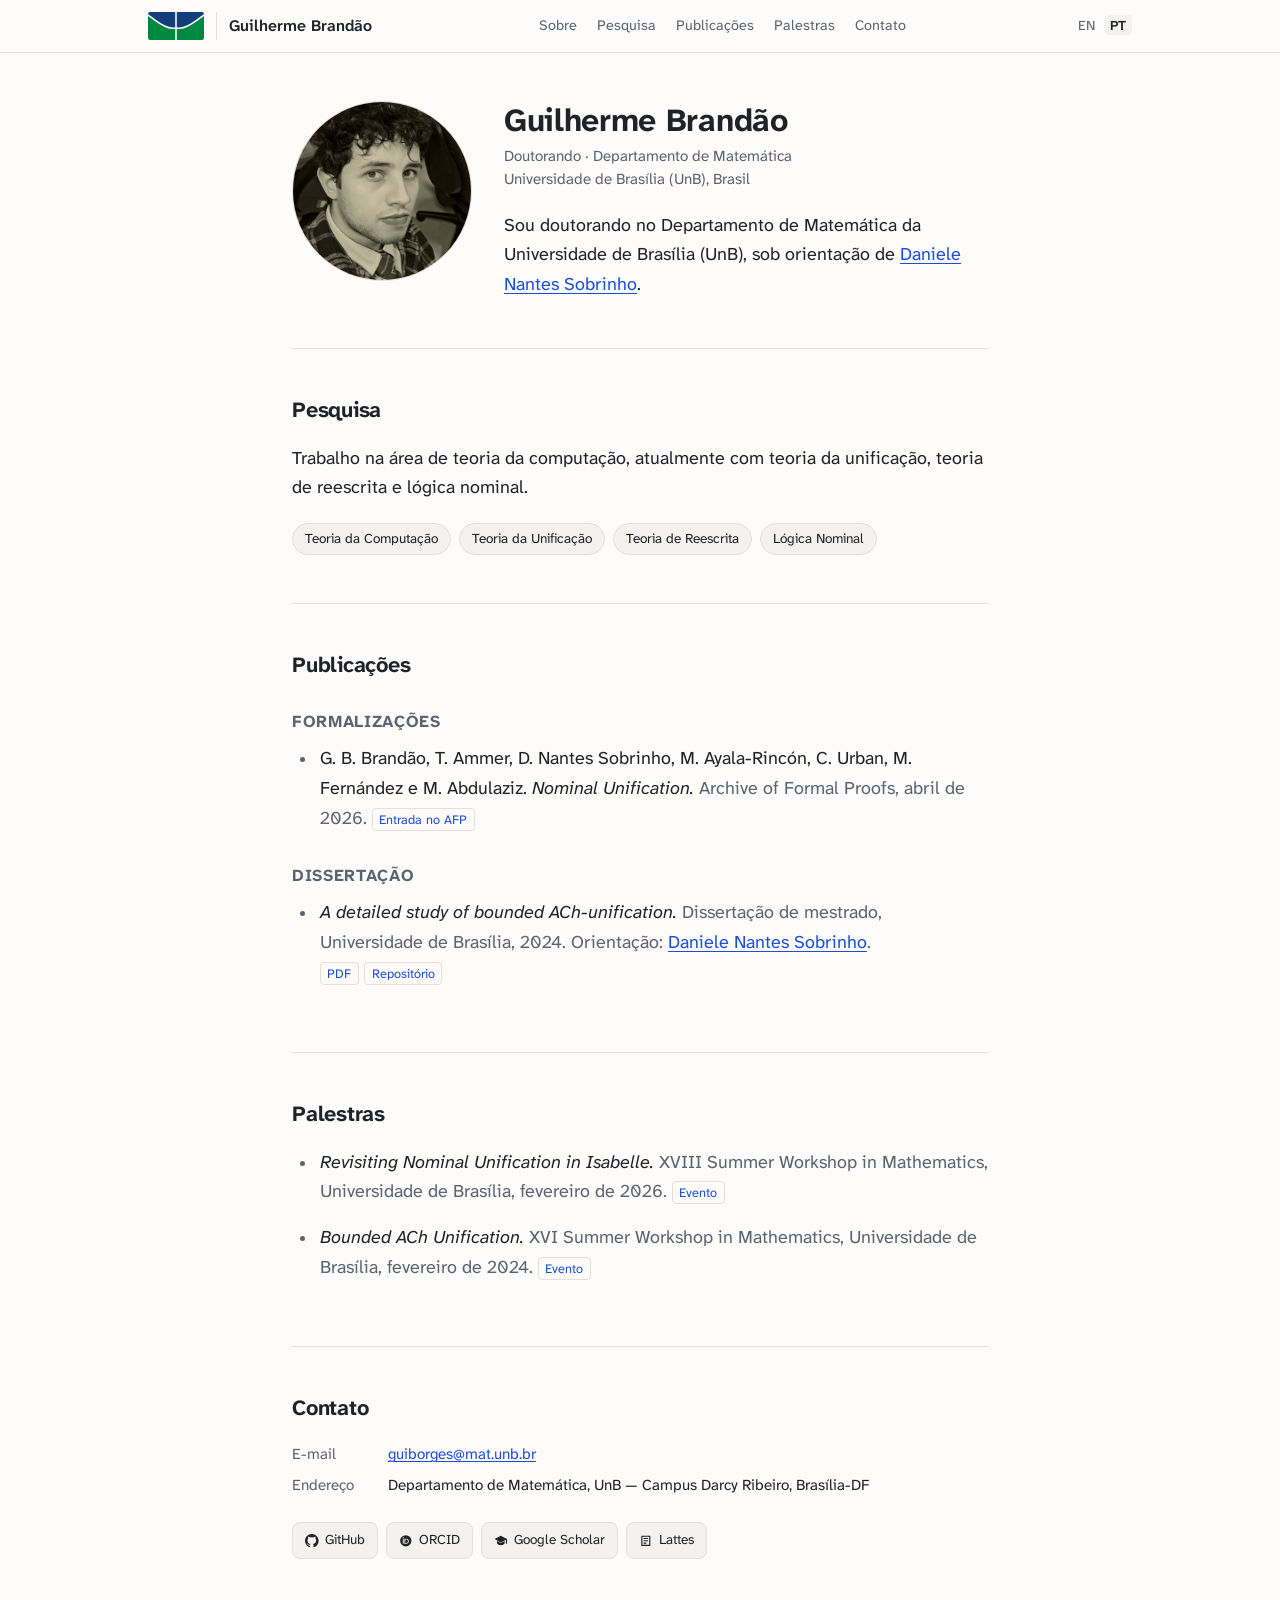
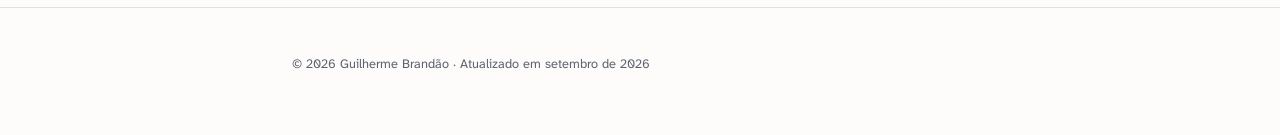
==== commit 9b15b65b: "Use Atkinson Hyperlegible Next; link supervisor's page Switch body and UI text to Atkinson Hyperlegi" ====
--- a/pt/index.html
+++ b/pt/index.html
@@ -23,7 +23,7 @@
 
   <link rel="preconnect" href="https://fonts.googleapis.com">
   <link rel="preconnect" href="https://fonts.gstatic.com" crossorigin>
-  <link href="https://fonts.googleapis.com/css2?family=Inter:wght@400;500;600&family=Source+Serif+4:ital,opsz,wght@0,8..60,400;0,8..60,600;1,8..60,400&display=swap" rel="stylesheet">
+  <link href="https://fonts.googleapis.com/css2?family=Atkinson+Hyperlegible+Next:ital,wght@0,400;0,600;0,700;1,400&display=swap" rel="stylesheet">
   <link rel="stylesheet" href="../assets/css/style.css">
 </head>
 <body>
@@ -66,7 +66,7 @@
         </p>
         <p>
           Sou doutorando no Departamento de Matemática da Universidade de Brasília (UnB),
-          sob orientação de Daniele Nantes Sobrinho.
+          sob orientação de <a href="https://mat.unb.br/~dnantes/">Daniele Nantes Sobrinho</a>.
         </p>
       </div>
     </section>
@@ -117,7 +117,7 @@
       <ul class="pubs">
         <li>
           <span class="pub-title">A detailed study of bounded ACh-unification.</span>
-          <span class="pub-venue">Dissertação de mestrado, Universidade de Brasília, 2024. Orientação: Daniele Nantes Sobrinho.</span>
+          <span class="pub-venue">Dissertação de mestrado, Universidade de Brasília, 2024. Orientação: <a href="https://mat.unb.br/~dnantes/">Daniele Nantes Sobrinho</a>.</span>
           <span class="pub-links"><a href="https://repositorio.unb.br/bitstream/10482/49595/1/GuilhermeBorgesBrandao_DISSERT.pdf">PDF</a><a href="https://repositorio.unb.br/handle/10482/49595">Repositório</a></span>
         </li>
       </ul>
--- a/assets/css/style.css
+++ b/assets/css/style.css
@@ -11,8 +11,9 @@
   --accent-hover: #1e3a8a;
   --border: #e3e0da;
 
-  --font-body: "Source Serif 4", Georgia, "Times New Roman", serif;
-  --font-ui: "Inter", system-ui, -apple-system, "Segoe UI", Roboto, sans-serif;
+  /* Atkinson Hyperlegible Next (Braille Institute), designed for low-vision readers */
+  --font-body: "Atkinson Hyperlegible Next", "Atkinson Hyperlegible", system-ui, -apple-system, "Segoe UI", Roboto, sans-serif;
+  --font-ui: var(--font-body);
 
   --measure: 46rem;
   --radius: 8px;
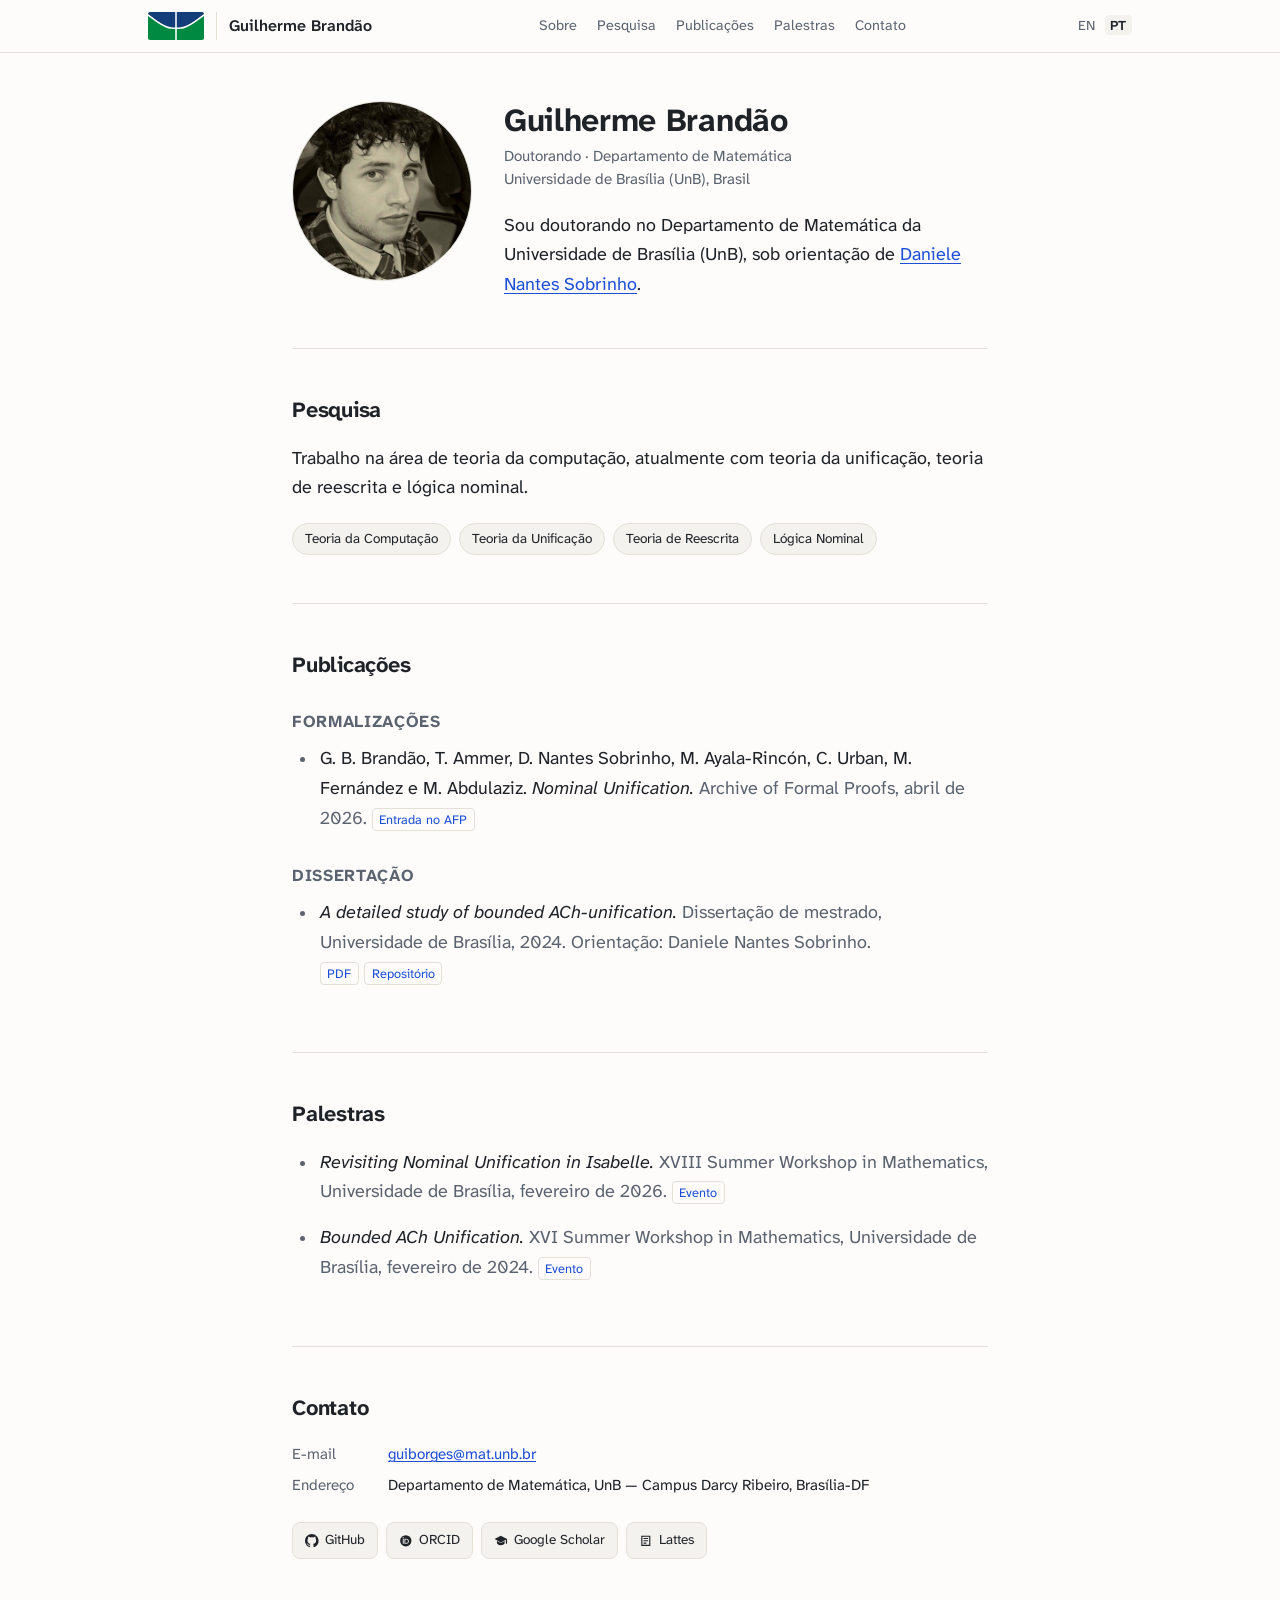
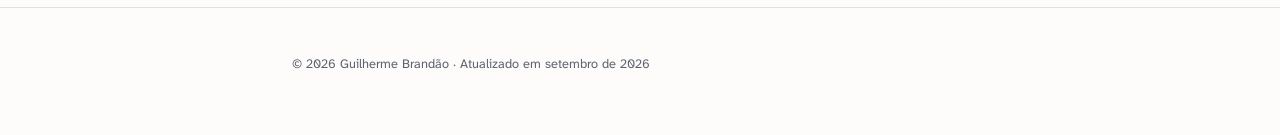
==== commit 4ddb78f4: "Unlink supervisor name in thesis entry Keep the link only in the bio.  Co-Authored-By: Claude Opus 5" ====
--- a/pt/index.html
+++ b/pt/index.html
@@ -117,7 +117,7 @@
       <ul class="pubs">
         <li>
           <span class="pub-title">A detailed study of bounded ACh-unification.</span>
-          <span class="pub-venue">Dissertação de mestrado, Universidade de Brasília, 2024. Orientação: <a href="https://mat.unb.br/~dnantes/">Daniele Nantes Sobrinho</a>.</span>
+          <span class="pub-venue">Dissertação de mestrado, Universidade de Brasília, 2024. Orientação: Daniele Nantes Sobrinho.</span>
           <span class="pub-links"><a href="https://repositorio.unb.br/bitstream/10482/49595/1/GuilhermeBorgesBrandao_DISSERT.pdf">PDF</a><a href="https://repositorio.unb.br/handle/10482/49595">Repositório</a></span>
         </li>
       </ul>
